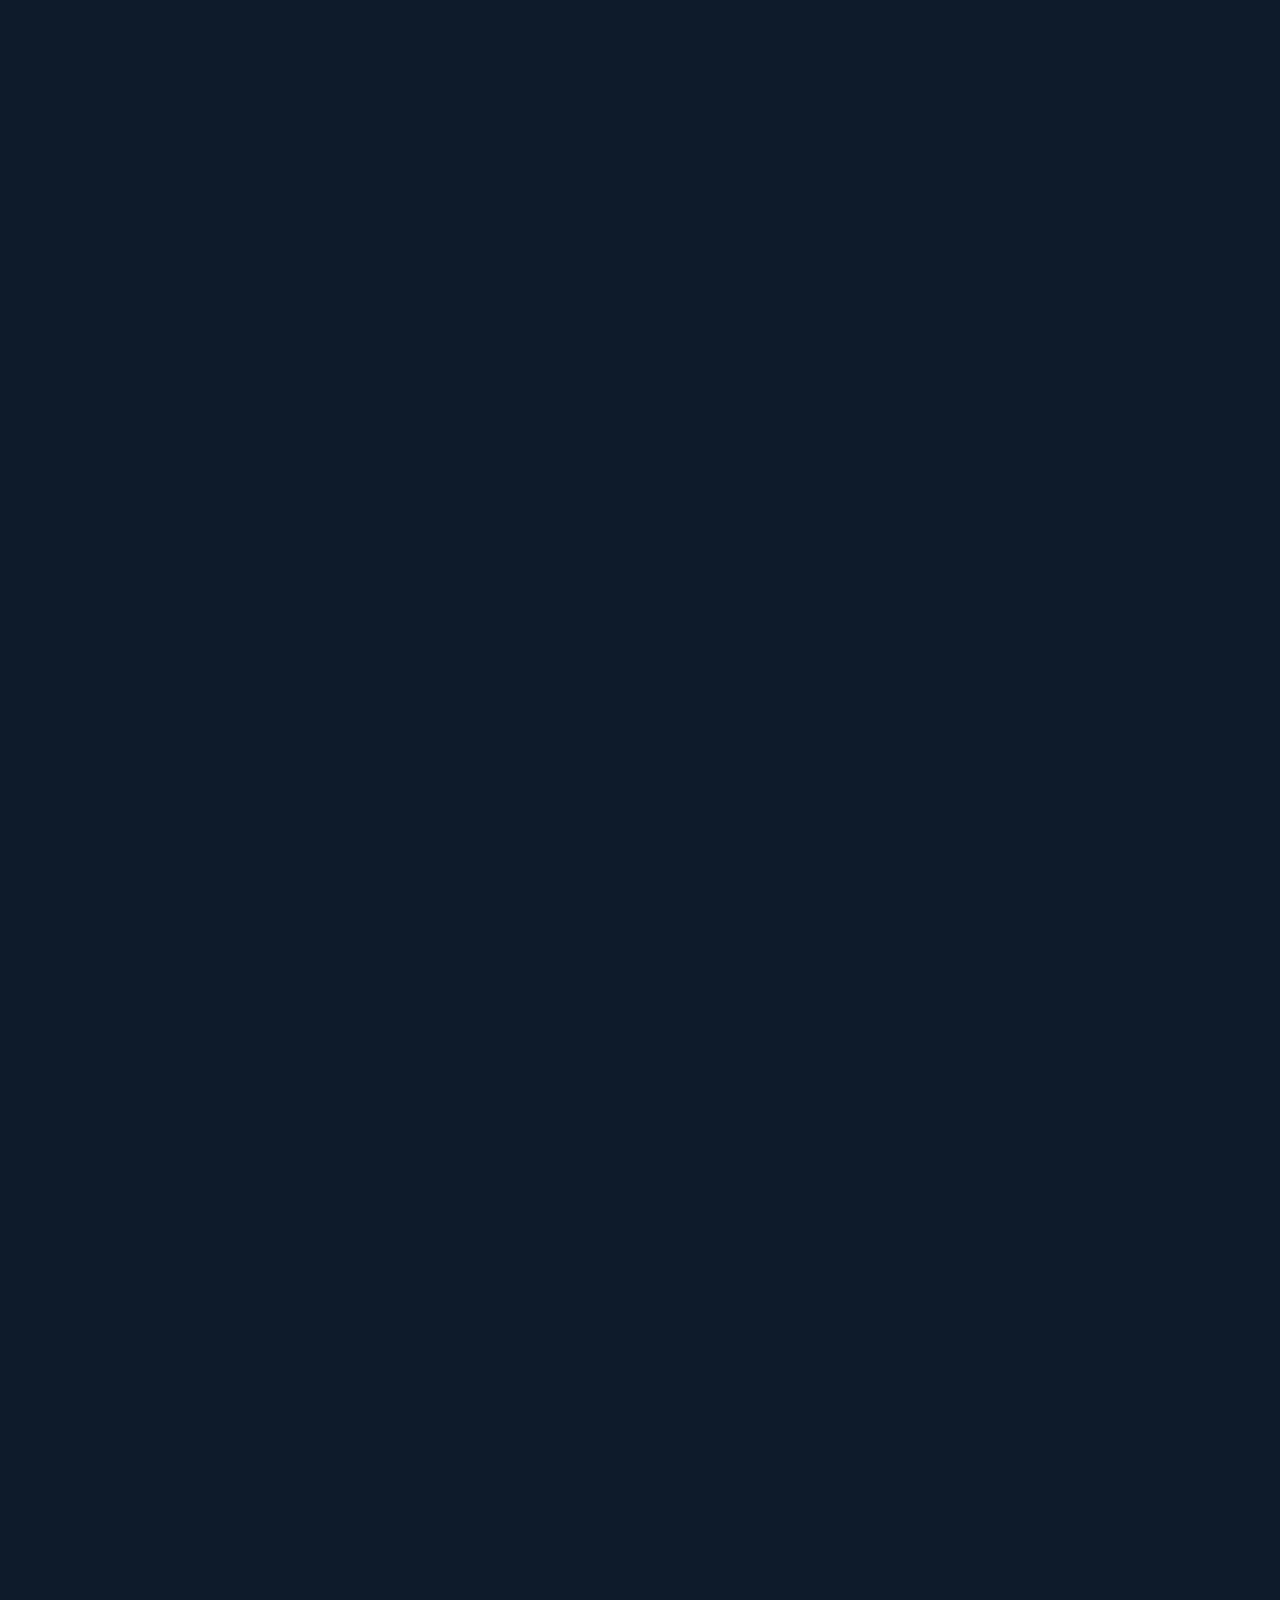
==== index.html @ cdd35a98 "Add files via upload" ====
<!DOCTYPE html>
<html lang="en">
<head>
<meta charset="UTF-8">
<meta name="viewport" content="width=device-width, initial-scale=1.0, viewport-fit=cover">
<title>Mouaz Shabbir – eBay Store Manager</title>
<meta name="description" content="Mouaz Shabbir - eBay Store Growth Expert & Virtual Assistant. Helping UK sellers scale profitably. Also offering courses in eBay, Shopify, Digital Marketing & more.">
<link rel="preconnect" href="https://fonts.googleapis.com">
<link href="https://fonts.googleapis.com/css2?family=Syne:wght@400;600;700;800&family=Plus+Jakarta+Sans:wght@300;400;500;600;700&display=swap" rel="stylesheet">
<style>

  *, *::before, *::after { margin: 0; padding: 0; box-sizing: border-box; }

  :root {
    --navy: #0D1B2A;
    --blue: #1565C0;
    --electric: #2979FF;
    --gold: #FFB300;
    --white: #FFFFFF;
    --off: #F5F7FA;
    --gray: #8899AA;
    --light: #E3ECF7;
  }

  html { scroll-behavior: smooth; }

  body {
    font-family: 'Plus Jakarta Sans', 'Inter', sans-serif;
    background: var(--navy);
    color: var(--white);
    overflow-x: hidden;
    line-height: 1.7;
    -webkit-font-smoothing: antialiased;
  }
  p { line-height: 1.75; }

  /* ── NAV ── */
  nav {
    position: fixed; top: 0; left: 0; right: 0; z-index: 100;
    display: flex; justify-content: space-between; align-items: center;
    padding: 1.2rem 5%;
    background: rgba(13,27,42,0.85);
    backdrop-filter: blur(12px);
    border-bottom: 1px solid rgba(41,121,255,0.15);
  }
  .logo { font-family: 'Syne', sans-serif; font-weight: 800; font-size: 1.4rem; letter-spacing: -0.5px; }
  .logo span { color: var(--electric); }
  .nav-links { display: flex; gap: 2rem; list-style: none; }
  .nav-links a { color: var(--gray); text-decoration: none; font-size: 0.9rem; font-weight: 500; transition: color 0.3s; }
  .nav-links a:hover { color: var(--white); }
  .nav-links a.active-link { color: var(--electric); }

  .nav-toggle {
    display: none;
    flex-direction: column;
    gap: 5px;
    background: none; border: none; cursor: pointer;
    padding: 6px; z-index: 210;
  }
  .nav-toggle span {
    width: 24px; height: 2px; background: var(--white);
    border-radius: 2px; transition: all 0.3s ease;
  }
  .nav-toggle.active span:nth-child(1) { transform: translateY(7px) rotate(45deg); }
  .nav-toggle.active span:nth-child(2) { opacity: 0; }
  .nav-toggle.active span:nth-child(3) { transform: translateY(-7px) rotate(-45deg); }
  .nav-cta {
    background: var(--electric); color: var(--white); border: none;
    padding: 0.55rem 1.4rem; border-radius: 50px; font-weight: 600;
    font-size: 0.88rem; cursor: pointer; transition: all 0.3s;
    text-decoration: none;
  }
  .nav-cta:hover { background: #1565C0; transform: translateY(-1px); }

  /* ── HERO ── */
  .hero {
    min-height: 100vh;
    display: flex; align-items: center;
    padding: 6rem 5% 4rem;
    position: relative;
    overflow: hidden;
  }
  .hero-bg {
    position: absolute; inset: 0;
    background: radial-gradient(ellipse 70% 60% at 70% 50%, rgba(41,121,255,0.12) 0%, transparent 70%),
                radial-gradient(ellipse 40% 40% at 20% 80%, rgba(255,179,0,0.06) 0%, transparent 60%);
  }
  .hero-grid {
    position: absolute; inset: 0; opacity: 0.04;
    background-image: linear-gradient(var(--electric) 1px, transparent 1px),
                      linear-gradient(90deg, var(--electric) 1px, transparent 1px);
    background-size: 60px 60px;
  }
  .hero-inner {
    position: relative; z-index: 2;
    display: grid; grid-template-columns: 1fr 420px;
    gap: 4rem; align-items: center; width: 100%; max-width: 1200px; margin: 0 auto;
  }
  .hero-tag {
    display: inline-flex; align-items: center; gap: 0.5rem;
    background: rgba(41,121,255,0.12); border: 1px solid rgba(41,121,255,0.3);
    padding: 0.4rem 1rem; border-radius: 50px; margin-bottom: 1.5rem;
    font-size: 0.8rem; font-weight: 600; color: var(--electric); letter-spacing: 1px;
    text-transform: uppercase;
  }
  .hero-tag::before { content: ''; width: 6px; height: 6px; background: var(--electric); border-radius: 50%; animation: pulse 2s infinite; }
  @keyframes pulse { 0%,100%{opacity:1;transform:scale(1);} 50%{opacity:0.4;transform:scale(1.4);} }

  .hero h1 {
    font-family: 'Syne', sans-serif; font-weight: 800;
    font-size: clamp(2.8rem, 5vw, 4.2rem); line-height: 1.08;
    letter-spacing: -2px; margin-bottom: 1.2rem;
  }
  .hero h1 .highlight {
    background: linear-gradient(135deg, var(--electric), var(--gold));
    -webkit-background-clip: text; -webkit-text-fill-color: transparent;
    background-clip: text;
  }
  .hero-desc {
    font-size: 1.05rem; line-height: 1.7; color: #9EB3CC;
    max-width: 520px; margin-bottom: 2.5rem;
  }
  .hero-btns { display: flex; gap: 1rem; flex-wrap: wrap; }
  .btn-primary {
    background: var(--electric); color: var(--white); text-decoration: none;
    padding: 0.85rem 2rem; border-radius: 50px; font-weight: 600;
    font-size: 0.95rem; transition: all 0.3s; display: inline-flex; align-items: center; gap: 0.5rem;
  }
  .btn-primary:hover { background: #1565C0; transform: translateY(-2px); box-shadow: 0 8px 24px rgba(41,121,255,0.35); }
  .btn-secondary {
    background: transparent; color: var(--white); text-decoration: none;
    padding: 0.85rem 2rem; border-radius: 50px; font-weight: 600;
    font-size: 0.95rem; border: 1px solid rgba(255,255,255,0.2); transition: all 0.3s;
    display: inline-flex; align-items: center; gap: 0.5rem;
  }
  .btn-secondary:hover { border-color: var(--electric); color: var(--electric); }

  /* PHOTO CARD */
  .photo-card {
    position: relative;
    animation: floatUp 0.8s ease-out both;
  }
  @keyframes floatUp { from{opacity:0;transform:translateY(30px);} to{opacity:1;transform:translateY(0);} }
  .photo-ring {
    width: 380px; height: 380px; border-radius: 50%;
    background: linear-gradient(135deg, var(--electric), var(--gold));
    padding: 4px; margin: 0 auto;
    box-shadow: 0 0 60px rgba(41,121,255,0.3);
    animation: rotate 8s linear infinite;
  }
  @keyframes rotate { from{box-shadow:0 0 60px rgba(41,121,255,0.3);} 50%{box-shadow:0 0 80px rgba(255,179,0,0.3);} to{box-shadow:0 0 60px rgba(41,121,255,0.3);} }
  .photo-inner {
    width: 100%; height: 100%; border-radius: 50%;
    overflow: hidden; background: var(--navy);
  }
  .photo-inner img { width: 100%; height: 100%; object-fit: cover; object-position: top; }

  .badge {
    position: absolute;
    background: var(--navy); border: 1px solid rgba(41,121,255,0.3);
    border-radius: 12px; padding: 0.6rem 1rem;
    display: flex; align-items: center; gap: 0.5rem;
    font-size: 0.78rem; font-weight: 600; white-space: nowrap;
    box-shadow: 0 4px 20px rgba(0,0,0,0.3);
    animation: floatBadge 3s ease-in-out infinite;
  }
  @keyframes floatBadge { 0%,100%{transform:translateY(0);} 50%{transform:translateY(-6px);} }
  .badge-1 { top: 10%; right: -20px; animation-delay: 0s; }
  .badge-2 { bottom: 18%; left: -30px; animation-delay: 1.5s; }
  .badge .dot { width: 8px; height: 8px; border-radius: 50%; background: #00E676; }
  .badge .num { color: var(--electric); font-size: 1rem; }

  /* ── STATS ── */
  .stats-section {
    padding: 5rem 5%;
    background: rgba(255,255,255,0.02);
    border-top: 1px solid rgba(255,255,255,0.06);
    border-bottom: 1px solid rgba(255,255,255,0.06);
  }
  .stats-inner { max-width: 1100px; margin: 0 auto; display: grid; grid-template-columns: repeat(4,1fr); gap: 2rem; }
  .stat-card {
    text-align: center; padding: 2rem 1rem;
    border: 1px solid rgba(41,121,255,0.15); border-radius: 16px;
    background: rgba(41,121,255,0.04);
    transition: all 0.3s;
    opacity: 0; transform: translateY(20px);
  }
  .stat-card.visible { opacity: 1; transform: translateY(0); transition: all 0.5s ease; }
  .stat-card:hover { border-color: var(--electric); background: rgba(41,121,255,0.08); transform: translateY(-4px); }
  .stat-num {
    font-family: 'Syne', sans-serif; font-size: 2.8rem; font-weight: 800;
    background: linear-gradient(135deg, var(--electric), var(--gold));
    -webkit-background-clip: text; -webkit-text-fill-color: transparent; background-clip: text;
    display: block; margin-bottom: 0.4rem;
  }
  .stat-label { color: var(--gray); font-size: 0.85rem; font-weight: 500; }

  /* ── SERVICES ── */
  .section { padding: 6rem 5%; max-width: 1200px; margin: 0 auto; }
  .section-tag {
    display: inline-block; font-size: 0.75rem; font-weight: 700;
    letter-spacing: 2px; text-transform: uppercase; color: var(--electric);
    margin-bottom: 1rem;
  }
  .section-title {
    font-family: 'Syne', sans-serif; font-weight: 800;
    font-size: clamp(2rem, 4vw, 3rem); line-height: 1.1;
    letter-spacing: -1px; margin-bottom: 3.5rem;
  }
  .section-title span { color: var(--electric); }

  .services-grid { display: grid; grid-template-columns: repeat(3,1fr); gap: 1.5rem; }
  .service-card {
    background: rgba(255,255,255,0.03); border: 1px solid rgba(255,255,255,0.08);
    border-radius: 20px; padding: 2rem;
    transition: all 0.35s; cursor: default;
    opacity: 0; transform: translateY(30px);
  }
  .service-card.visible { opacity: 1; transform: translateY(0); }
  .service-card:hover { border-color: var(--electric); background: rgba(41,121,255,0.06); transform: translateY(-6px); }
  .service-icon {
    width: 52px; height: 52px; border-radius: 14px;
    background: linear-gradient(135deg, rgba(41,121,255,0.2), rgba(255,179,0,0.1));
    display: flex; align-items: center; justify-content: center;
    font-size: 1.6rem; margin-bottom: 1.2rem;
  }
  .service-card h3 { font-family: 'Syne', sans-serif; font-size: 1.1rem; font-weight: 700; margin-bottom: 0.7rem; }
  .service-card p { color: var(--gray); font-size: 0.88rem; line-height: 1.65; }

  /* ── EXPERIENCE ── */
  .exp-section { padding: 6rem 5%; background: rgba(255,255,255,0.015); }
  .exp-inner { max-width: 1100px; margin: 0 auto; }
  .timeline { position: relative; padding-left: 2rem; }
  .timeline::before {
    content: ''; position: absolute; left: 0; top: 0; bottom: 0; width: 2px;
    background: linear-gradient(to bottom, var(--electric), var(--gold), transparent);
  }
  .timeline-item {
    position: relative; margin-bottom: 3rem; padding-left: 2rem;
    opacity: 0; transform: translateX(-20px);
  }
  .timeline-item.visible { opacity: 1; transform: translateX(0); transition: all 0.5s ease; }
  .timeline-dot {
    position: absolute; left: -2.45rem; top: 0.4rem;
    width: 14px; height: 14px; border-radius: 50%;
    background: var(--electric); border: 3px solid var(--navy);
    box-shadow: 0 0 0 3px rgba(41,121,255,0.3);
  }
  .timeline-period {
    font-size: 0.78rem; font-weight: 600; color: var(--electric);
    letter-spacing: 1px; text-transform: uppercase; margin-bottom: 0.4rem;
  }
  .timeline-title { font-family: 'Syne', sans-serif; font-size: 1.3rem; font-weight: 700; margin-bottom: 0.3rem; }
  .timeline-co { color: var(--gold); font-size: 0.9rem; font-weight: 600; margin-bottom: 0.8rem; }
  .timeline-list { list-style: none; }
  .timeline-list li {
    color: var(--gray); font-size: 0.88rem; line-height: 1.6; padding: 0.25rem 0;
    padding-left: 1.2rem; position: relative;
  }
  .timeline-list li::before { content: '▸'; position: absolute; left: 0; color: var(--electric); }

  /* ── RESULTS ── */
  .results-section { padding: 6rem 5%; }
  .results-inner { max-width: 1100px; margin: 0 auto; }
  .results-grid { display: grid; grid-template-columns: repeat(2,1fr); gap: 1.5rem; margin-top: 3rem; }
  .result-card {
    background: linear-gradient(135deg, rgba(41,121,255,0.08), rgba(255,179,0,0.04));
    border: 1px solid rgba(41,121,255,0.2); border-radius: 20px; padding: 2rem;
    transition: all 0.3s; opacity: 0; transform: scale(0.95);
  }
  .result-card.visible { opacity: 1; transform: scale(1); transition: all 0.5s ease; }
  .result-card:hover { border-color: var(--gold); transform: translateY(-4px); }
  .result-client { font-size: 0.75rem; font-weight: 700; letter-spacing: 1.5px; text-transform: uppercase; color: var(--gold); margin-bottom: 1rem; }
  .result-metric {
    font-family: 'Syne', sans-serif; font-size: 2.6rem; font-weight: 800;
    background: linear-gradient(135deg, var(--white), var(--electric));
    -webkit-background-clip: text; -webkit-text-fill-color: transparent; background-clip: text;
    margin-bottom: 0.3rem;
  }
  .result-desc { color: var(--gray); font-size: 0.88rem; line-height: 1.6; }
  .result-tags { display: flex; flex-wrap: wrap; gap: 0.5rem; margin-top: 1.2rem; }
  .tag {
    background: rgba(41,121,255,0.12); border: 1px solid rgba(41,121,255,0.2);
    color: var(--electric); font-size: 0.72rem; font-weight: 600;
    padding: 0.25rem 0.75rem; border-radius: 50px;
  }

  /* ── SKILLS ── */
  .skills-section { padding: 6rem 5%; background: rgba(255,255,255,0.015); }
  .skills-inner { max-width: 1100px; margin: 0 auto; }
  .skills-grid { display: grid; grid-template-columns: repeat(3,1fr); gap: 2rem; margin-top: 3rem; }
  .skill-group h4 { font-family: 'Syne', sans-serif; font-size: 1rem; font-weight: 700; color: var(--electric); margin-bottom: 1.2rem; padding-bottom: 0.6rem; border-bottom: 1px solid rgba(41,121,255,0.2); }
  .skill-item { display: flex; align-items: center; gap: 0.6rem; margin-bottom: 0.8rem; }
  .skill-item::before { content: '✓'; color: var(--electric); font-weight: 700; font-size: 0.85rem; }
  .skill-item span { color: #9EB3CC; font-size: 0.88rem; }

  /* ── CONTACT ── */
  .contact-section {
    padding: 7rem 5%;
    background: linear-gradient(135deg, rgba(41,121,255,0.06), rgba(255,179,0,0.03));
    border-top: 1px solid rgba(255,255,255,0.06);
    text-align: center;
  }
  .contact-section .section-title { margin-bottom: 1rem; }
  .contact-section p { color: var(--gray); font-size: 1rem; margin-bottom: 2.5rem; max-width: 480px; margin-left: auto; margin-right: auto; }
  .contact-links { display: flex; justify-content: center; gap: 1rem; flex-wrap: wrap; }
  .contact-link {
    display: inline-flex; align-items: center; gap: 0.6rem;
    background: rgba(255,255,255,0.05); border: 1px solid rgba(255,255,255,0.12);
    color: var(--white); text-decoration: none; padding: 0.8rem 1.5rem;
    border-radius: 12px; font-size: 0.9rem; font-weight: 500; transition: all 0.3s;
  }
  .contact-link:hover { border-color: var(--electric); background: rgba(41,121,255,0.1); transform: translateY(-2px); }

  /* ── FOOTER ── */
  footer {
    text-align: center; padding: 2rem 5%;
    border-top: 1px solid rgba(255,255,255,0.06);
    color: var(--gray); font-size: 0.82rem;
  }

  /* ── ANIMATIONS ── */
  @media (prefers-reduced-motion: reduce) { *, *::before, *::after { animation: none !important; transition: none !important; } }

  @media (max-width: 900px) {
    .hero-inner { grid-template-columns: 1fr; text-align: center; }
    .photo-ring { width: 280px; height: 280px; }
    .photo-card { order: -1; }
    .services-grid, .skills-grid { grid-template-columns: 1fr 1fr; }
    .stats-inner { grid-template-columns: repeat(2,1fr); }
    .results-grid { grid-template-columns: 1fr; }
    .badge-1, .badge-2 { display: none; }
  }
  @media (max-width: 780px) {
    .nav-toggle { display: flex; }
    .nav-links {
      position: fixed; top: 0; right: 0;
      height: 100vh; width: min(78vw, 320px);
      background: linear-gradient(160deg, #0D1B2A 0%, #0A1420 100%);
      flex-direction: column; justify-content: center; align-items: flex-start;
      gap: 1.8rem; padding: 6rem 2.2rem;
      transform: translateX(100%);
      transition: transform 0.4s cubic-bezier(.4,0,.2,1);
      box-shadow: -10px 0 40px rgba(0,0,0,0.4);
      border-left: 1px solid rgba(41,121,255,0.2);
    }
    .nav-links.active { transform: translateX(0); }
    .nav-links a { font-size: 1.05rem; }
    .nav-cta { display: none; }
    .nav-links .nav-cta-mobile {
      display: inline-flex; margin-top: 0.5rem;
      background: var(--electric); color: var(--white);
      padding: 0.7rem 1.5rem; border-radius: 50px;
      text-decoration: none; font-weight: 600; font-size: 0.9rem;
    }
  }
  .nav-overlay {
    display: none; position: fixed; inset: 0; background: rgba(0,0,0,0.5);
    z-index: 150; backdrop-filter: blur(2px);
  }
  .nav-overlay.active { display: block; }

  @media (max-width: 600px) {
    .services-grid, .skills-grid { grid-template-columns: 1fr; }
    .stats-inner { grid-template-columns: 1fr 1fr; }
  }

  /* ── PAGE TRANSITION ── */
  body {
    opacity: 0;
    transform: translateY(6px);
    transition: opacity 0.45s ease, transform 0.45s ease;
  }
  body.page-loaded { opacity: 1; transform: translateY(0); }
  body.page-leaving { opacity: 0; transform: translateY(-6px); }

/* ── PRELOADER ── */
#preloader {
  position: fixed; inset: 0; z-index: 9999;
  background: var(--navy);
  display: flex; flex-direction: column; align-items: center; justify-content: center;
  gap: 1.4rem;
  transition: opacity 0.6s ease, visibility 0.6s ease;
}
#preloader.hide { opacity: 0; visibility: hidden; pointer-events: none; }
.preloader-photo {
  width: 96px; height: 96px; border-radius: 50%;
  overflow: hidden; position: relative;
  border: 3px solid transparent;
  background: linear-gradient(var(--navy), var(--navy)) padding-box,
              conic-gradient(var(--electric), var(--gold), var(--electric)) border-box;
  animation: spinRing 1.4s linear infinite;
}
.preloader-photo img { width: 100%; height: 100%; object-fit: cover; object-position: top; }
@keyframes spinRing { to { transform: rotate(360deg); } }
.preloader-text {
  font-family: 'Syne', sans-serif; font-weight: 700; font-size: 0.95rem;
  color: var(--gray); letter-spacing: 1px;
}
.preloader-text span { color: var(--electric); }
.preloader-bar {
  width: 160px; height: 3px; border-radius: 3px;
  background: rgba(255,255,255,0.08); overflow: hidden;
}
.preloader-bar::after {
  content: ''; display: block; height: 100%; width: 40%;
  background: linear-gradient(90deg, var(--electric), var(--gold));
  border-radius: 3px;
  animation: barSlide 1.1s ease-in-out infinite;
}
@keyframes barSlide {
  0% { transform: translateX(-100%); }
  50% { transform: translateX(120%); }
  100% { transform: translateX(-100%); }
}

/* ── WHATSAPP FLOAT BUTTON ── */
.whatsapp-float {
  position: fixed; bottom: 22px; right: 22px; z-index: 190;
  width: 58px; height: 58px; border-radius: 50%;
  background: #25D366; display: flex; align-items: center; justify-content: center;
  box-shadow: 0 6px 22px rgba(37,211,102,0.45);
  text-decoration: none;
  animation: waPulse 2.4s ease-in-out infinite;
}
.whatsapp-float svg { width: 30px; height: 30px; }
.whatsapp-float:hover { transform: scale(1.08); }
@keyframes waPulse {
  0%,100% { box-shadow: 0 6px 22px rgba(37,211,102,0.45); }
  50% { box-shadow: 0 6px 30px rgba(37,211,102,0.75), 0 0 0 8px rgba(37,211,102,0.12); }
}
@media (max-width: 600px) {
  .whatsapp-float { bottom: 16px; right: 16px; width: 52px; height: 52px; }
  .whatsapp-float svg { width: 26px; height: 26px; }
}

/* ── FOOTER links (whatsapp/email) ── */
footer { padding: 2.6rem 5% 2rem; }
.footer-links {
  display: flex; justify-content: center; gap: 1.4rem; flex-wrap: wrap;
  margin-bottom: 1rem;
}
.footer-links a {
  color: var(--gray); text-decoration: none; font-size: 0.85rem;
  display: inline-flex; align-items: center; gap: 0.4rem;
  transition: color 0.25s;
}
.footer-links a:hover { color: var(--electric); }

/* ── WHY CHOOSE / TRUST SECTION ── */
.trust-section { padding: 5rem 5%; background: rgba(255,255,255,0.015); }
.trust-inner { max-width: 1100px; margin: 0 auto; }
.trust-grid { display: grid; grid-template-columns: repeat(4,1fr); gap: 1.5rem; margin-top: 3rem; }
.trust-card {
  text-align: center; padding: 1.8rem 1.2rem;
  border: 1px solid rgba(255,255,255,0.08); border-radius: 18px;
  background: rgba(255,255,255,0.02);
  transition: all 0.3s;
  opacity: 0; transform: translateY(20px);
}
.trust-card.visible { opacity: 1; transform: translateY(0); transition: all 0.5s ease; }
.trust-card:hover { border-color: var(--gold); transform: translateY(-4px); }
.trust-icon { font-size: 1.8rem; margin-bottom: 0.8rem; }
.trust-card h4 { font-family:'Syne',sans-serif; font-size: 1rem; margin-bottom: 0.4rem; }
.trust-card p { color: var(--gray); font-size: 0.82rem; }

@media (max-width: 900px) { .trust-grid { grid-template-columns: 1fr 1fr; } }
@media (max-width: 600px) { .trust-grid { grid-template-columns: 1fr; } }

/* ══════════ COURSES PAGE ══════════ */
.courses-hero {
  padding: 8.5rem 5% 3rem; text-align: center; position: relative; overflow: hidden;
}
.courses-hero::before {
  content:''; position:absolute; inset:0;
  background: radial-gradient(ellipse 60% 50% at 50% 0%, rgba(41,121,255,0.15) 0%, transparent 70%);
}
.courses-hero-inner { position: relative; z-index: 2; max-width: 780px; margin: 0 auto; }
.courses-hero h1 {
  font-family:'Syne',sans-serif; font-weight: 800;
  font-size: clamp(2.2rem, 4.5vw, 3.4rem); line-height: 1.15; letter-spacing: -1px;
  margin-bottom: 1rem;
}
.courses-hero p { color: #9EB3CC; font-size: 1.05rem; max-width: 600px; margin: 0 auto; }

.courses-grid {
  display: grid; grid-template-columns: repeat(3, 1fr); gap: 1.6rem;
  max-width: 1200px; margin: 3rem auto 6rem; padding: 0 5%;
}
@media (max-width: 980px) { .courses-grid { grid-template-columns: 1fr 1fr; } }
@media (max-width: 640px) { .courses-grid { grid-template-columns: 1fr; } }

.course-card {
  background: rgba(255,255,255,0.03); border: 1px solid rgba(255,255,255,0.08);
  border-radius: 20px; padding: 1.8rem; position: relative;
  display: flex; flex-direction: column;
  transition: all 0.35s ease;
  opacity: 0; transform: translateY(30px);
}
.course-card.visible { opacity: 1; transform: translateY(0); transition: all 0.6s ease; }
.course-card:hover { border-color: var(--electric); background: rgba(41,121,255,0.06); transform: translateY(-6px); box-shadow: 0 14px 34px rgba(0,0,0,0.35); }
.course-card.selected { border-color: var(--gold); box-shadow: 0 0 0 1px var(--gold), 0 14px 30px rgba(255,179,0,0.12); }

.course-icon {
  width: 54px; height: 54px; border-radius: 14px;
  background: linear-gradient(135deg, rgba(41,121,255,0.22), rgba(255,179,0,0.12));
  display: flex; align-items: center; justify-content: center;
  font-size: 1.7rem; margin-bottom: 1.1rem;
}
.course-card h3 { font-family:'Syne',sans-serif; font-size: 1.12rem; font-weight: 700; margin-bottom: 0.55rem; }
.course-card p { color: var(--gray); font-size: 0.86rem; line-height: 1.65; margin-bottom: 1.1rem; flex-grow: 1; }

.course-tags { display: flex; flex-wrap: wrap; gap: 0.4rem; margin-bottom: 1.2rem; }
.course-tags span {
  background: rgba(41,121,255,0.12); border: 1px solid rgba(41,121,255,0.2);
  color: var(--electric); font-size: 0.68rem; font-weight: 600;
  padding: 0.2rem 0.65rem; border-radius: 50px;
}

.course-actions { display: flex; gap: 0.6rem; margin-top: auto; }
.btn-select {
  flex: 1; background: transparent; color: var(--white);
  border: 1px solid rgba(255,255,255,0.22); border-radius: 50px;
  padding: 0.65rem 0.9rem; font-size: 0.82rem; font-weight: 600;
  cursor: pointer; transition: all 0.25s; display: flex; align-items: center; justify-content: center; gap: 0.4rem;
}
.btn-select:hover { border-color: var(--gold); color: var(--gold); }
.btn-select.selected { background: var(--gold); color: #16202C; border-color: var(--gold); }
.btn-select.selected:hover { color: #16202C; }

.btn-wa-course {
  flex: 1; background: #25D366; color: #fff; border: none; border-radius: 50px;
  padding: 0.65rem 0.9rem; font-size: 0.82rem; font-weight: 600;
  text-decoration: none; display: flex; align-items: center; justify-content: center; gap: 0.4rem;
  transition: all 0.25s;
}
.btn-wa-course:hover { background: #1EBE59; transform: translateY(-2px); }

/* Sticky cart bar */
.cart-bar {
  position: fixed; left: 50%; bottom: 20px; transform: translate(-50%, 140%);
  z-index: 180; display: flex; align-items: center; gap: 1rem;
  background: rgba(13,27,42,0.95); border: 1px solid rgba(41,121,255,0.3);
  backdrop-filter: blur(14px);
  padding: 0.9rem 1.4rem; border-radius: 60px;
  box-shadow: 0 12px 34px rgba(0,0,0,0.45);
  transition: transform 0.4s cubic-bezier(.4,0,.2,1);
  max-width: 94vw;
}
.cart-bar.show { transform: translate(-50%, 0); }
.cart-bar-count {
  background: var(--electric); color: #fff; font-weight: 700; font-size: 0.8rem;
  width: 26px; height: 26px; border-radius: 50%;
  display: flex; align-items: center; justify-content: center; flex-shrink: 0;
}
.cart-bar-label { font-size: 0.85rem; color: var(--gray); white-space: nowrap; }
.cart-bar-label strong { color: var(--white); }
.cart-bar-send {
  background: #25D366; color: #fff; border: none; border-radius: 50px;
  padding: 0.6rem 1.2rem; font-weight: 600; font-size: 0.85rem;
  display: flex; align-items: center; gap: 0.5rem; cursor: pointer;
  text-decoration: none; white-space: nowrap;
}
.cart-bar-send:hover { background: #1EBE59; }
.cart-bar-clear {
  background: none; border: none; color: var(--gray); cursor: pointer;
  font-size: 1.1rem; line-height: 1; padding: 0.2rem;
}
.cart-bar-clear:hover { color: var(--white); }
@media (max-width: 600px) {
  .cart-bar { flex-wrap: wrap; justify-content: center; padding: 0.8rem 1.1rem; gap: 0.6rem; }
  .cart-bar-label { width: 100%; text-align: center; }
}

/* Courses CTA banner */
.courses-cta-banner {
  max-width: 1000px; margin: 0 auto 5rem; padding: 2.6rem 2rem;
  text-align: center; border-radius: 24px;
  background: linear-gradient(135deg, rgba(41,121,255,0.1), rgba(255,179,0,0.05));
  border: 1px solid rgba(41,121,255,0.2);
}
.courses-cta-banner h3 { font-family:'Syne',sans-serif; font-size: 1.4rem; margin-bottom: 0.6rem; }
.courses-cta-banner p { color: var(--gray); font-size: 0.9rem; margin-bottom: 1.4rem; }

/* ══════════ COURSE CARD PRICE + BADGES (courses.html) ══════════ */
.course-card { position: relative; }
.course-badge {
  position: absolute; top: -10px; right: 16px;
  background: linear-gradient(135deg, var(--gold), #FFD666);
  color: #16202C; font-size: 0.68rem; font-weight: 800;
  padding: 0.32rem 0.85rem; border-radius: 50px;
  box-shadow: 0 4px 12px rgba(255,179,0,0.35);
  letter-spacing: 0.3px;
}
.course-badge.premium { background: linear-gradient(135deg,#FF6B6B,#FFB300); }
.course-badge.soon { background: rgba(255,255,255,0.12); color: var(--gray); box-shadow:none; border:1px solid rgba(255,255,255,0.2); }

.course-price-row { display: flex; align-items: baseline; gap: 0.6rem; margin-bottom: 0.3rem; }
.price-old { color: var(--gray); text-decoration: line-through; font-size: 0.85rem; }
.price-new { color: var(--gold); font-size: 1.3rem; font-weight: 800; font-family:'Syne',sans-serif; }
.price-save { color: #6FCF97; font-size: 0.7rem; font-weight: 700; background: rgba(111,207,151,0.12); padding: 0.15rem 0.5rem; border-radius: 50px; }
.course-duration { color: var(--gray); font-size: 0.78rem; margin-bottom: 1rem; display:flex; align-items:center; gap:0.35rem; }

.course-actions-3 { display: flex; gap: 0.5rem; margin-top: auto; }
.btn-view-roadmap {
  flex: 1; background: var(--electric); color: #fff; border: none; border-radius: 50px;
  padding: 0.65rem 0.7rem; font-size: 0.8rem; font-weight: 700; text-decoration: none;
  display: flex; align-items: center; justify-content: center; gap: 0.35rem; transition: all 0.25s;
}
.btn-view-roadmap:hover { background: #1565C0; transform: translateY(-2px); }
.btn-icon-only {
  width: 42px; height: 42px; flex-shrink: 0; border-radius: 50%;
  display: flex; align-items: center; justify-content: center;
  border: 1px solid rgba(255,255,255,0.2); background: transparent; color: var(--white);
  cursor: pointer; font-size: 0.95rem; transition: all 0.25s; text-decoration: none;
}
.btn-icon-only:hover { border-color: var(--gold); color: var(--gold); }
.btn-icon-only.selected { background: var(--gold); color: #16202C; border-color: var(--gold); }
.btn-icon-only.wa { border-color: rgba(37,211,102,0.4); color: #25D366; }
.btn-icon-only.wa:hover { background: #25D366; color: #fff; }

.course-card.coming-soon { opacity: 0.75; }
.course-card.coming-soon .course-icon { filter: grayscale(0.4); }
.btn-notify {
  width: 100%; background: rgba(37,211,102,0.12); border: 1px solid rgba(37,211,102,0.4);
  color: #25D366; border-radius: 50px; padding: 0.65rem; font-size: 0.82rem; font-weight: 700;
  text-decoration: none; display: flex; align-items: center; justify-content: center; gap: 0.4rem;
}
.btn-notify:hover { background: #25D366; color: #fff; }

/* ══════════ COURSE DETAIL PAGE ══════════ */
.detail-hero {
  padding: 8rem 5% 2rem; position: relative; overflow: hidden;
}
.detail-hero::before {
  content:''; position:absolute; inset:0;
  background: radial-gradient(ellipse 60% 50% at 50% 0%, rgba(41,121,255,0.15) 0%, transparent 70%);
}
.detail-breadcrumb { position: relative; z-index:2; font-size: 0.82rem; color: var(--gray); margin-bottom: 1.4rem; }
.detail-breadcrumb a { color: var(--electric); text-decoration: none; }
.detail-hero-grid {
  position: relative; z-index: 2; max-width: 1150px; margin: 0 auto;
  display: grid; grid-template-columns: 1.5fr 1fr; gap: 2.5rem; align-items: start;
}
@media (max-width: 900px) { .detail-hero-grid { grid-template-columns: 1fr; } }

.detail-icon-big {
  width: 68px; height: 68px; border-radius: 18px;
  background: linear-gradient(135deg, rgba(41,121,255,0.22), rgba(255,179,0,0.14));
  display: flex; align-items: center; justify-content: center;
  font-size: 2.1rem; margin-bottom: 1.4rem;
}
.detail-hero h1 {
  font-family:'Syne',sans-serif; font-weight: 800;
  font-size: clamp(1.9rem, 3.6vw, 2.7rem); line-height: 1.15; margin-bottom: 1rem;
}
.detail-hero > .detail-hero-grid > div:first-child p.detail-lead { color: #9EB3CC; font-size: 1.02rem; line-height: 1.75; margin-bottom: 1.6rem; max-width: 560px; }
.detail-meta-row { display: flex; flex-wrap: wrap; gap: 0.8rem; margin-bottom: 1rem; }
.detail-meta-pill {
  background: rgba(255,255,255,0.05); border: 1px solid rgba(255,255,255,0.1);
  border-radius: 50px; padding: 0.5rem 1rem; font-size: 0.8rem; color: var(--white);
  display: flex; align-items: center; gap: 0.4rem;
}

.price-card {
  background: rgba(255,255,255,0.03); border: 1px solid rgba(41,121,255,0.25);
  border-radius: 22px; padding: 1.8rem; position: sticky; top: 100px;
}
.price-card .course-price-row { align-items: baseline; margin-bottom: 0.4rem; }
.price-card .price-new { font-size: 2rem; }
.price-card-duration { color: var(--gray); font-size: 0.85rem; margin: 0.6rem 0 1.3rem; padding-bottom: 1.2rem; border-bottom: 1px solid rgba(255,255,255,0.08); }
.price-card-duration div { display:flex; justify-content: space-between; margin-bottom: 0.55rem; }
.price-card-duration span:first-child { color: var(--gray); }
.price-card-duration span:last-child { color: var(--white); font-weight: 600; }
.price-card .btn-primary, .price-card .btn-wa-full {
  width: 100%; justify-content: center; text-align:center; margin-bottom: 0.7rem;
}
.btn-wa-full {
  display:flex; align-items:center; justify-content:center; gap:0.5rem;
  background:#25D366; color:#fff; border:none; border-radius:50px;
  padding: 0.85rem; font-weight:700; font-size:0.92rem; text-decoration:none; width:100%;
}
.btn-wa-full:hover { background:#1EBE59; }
.price-card-note { font-size: 0.75rem; color: var(--gray); text-align: center; }

/* Roadmap timeline */
.roadmap-section { padding: 2rem 5% 4rem; max-width: 900px; margin: 0 auto; }
.roadmap-section .section-tag { display:block; margin-bottom: 0.6rem; }
.roadmap-section > h2 { margin-bottom: 2.4rem; }
.roadmap-stage {
  display: grid; grid-template-columns: 60px 1fr; gap: 1.4rem;
  margin-bottom: 2.2rem; position: relative;
  opacity: 0; transform: translateY(20px);
}
.roadmap-stage.visible { opacity: 1; transform: translateY(0); transition: all 0.55s ease; }
.roadmap-stage::before {
  content: ''; position: absolute; left: 29px; top: 60px; bottom: -40px; width: 2px;
  background: linear-gradient(to bottom, rgba(41,121,255,0.4), transparent);
}
.roadmap-stage:last-child::before { display: none; }
.roadmap-num {
  width: 60px; height: 60px; border-radius: 50%;
  background: linear-gradient(135deg, rgba(41,121,255,0.2), rgba(255,179,0,0.12));
  border: 1px solid rgba(41,121,255,0.3);
  display: flex; align-items: center; justify-content: center;
  font-size: 1.5rem; flex-shrink: 0;
}
.roadmap-content h3 { font-family:'Syne',sans-serif; font-size: 1.15rem; margin-bottom: 0.3rem; }
.roadmap-content .stage-tag {
  display: inline-block; font-size: 0.68rem; font-weight: 700; letter-spacing: 0.5px;
  color: var(--electric); text-transform: uppercase; margin-bottom: 0.5rem;
}
.roadmap-content ul { list-style: none; padding: 0; margin-top: 0.6rem; }
.roadmap-content ul li {
  color: var(--gray); font-size: 0.88rem; padding-left: 1.3rem; position: relative;
  margin-bottom: 0.5rem; line-height: 1.6;
}
.roadmap-content ul li::before { content: '✓'; position: absolute; left: 0; color: var(--gold); font-weight: 700; }

/* Practical training options */
.practical-section { padding: 1rem 5% 4rem; max-width: 900px; margin: 0 auto; }
.practical-grid { display: grid; grid-template-columns: 1fr 1fr; gap: 1.3rem; margin-top: 1.6rem; }
@media (max-width: 700px) { .practical-grid { grid-template-columns: 1fr; } }
.practical-card {
  background: rgba(255,255,255,0.03); border: 1px solid rgba(255,255,255,0.08);
  border-radius: 18px; padding: 1.6rem;
}
.practical-card .p-icon { font-size: 1.6rem; margin-bottom: 0.7rem; }
.practical-card h4 { font-family:'Syne',sans-serif; font-size: 1rem; margin-bottom: 0.5rem; }
.practical-card p { color: var(--gray); font-size: 0.85rem; line-height: 1.65; }

.premium-strip {
  max-width: 900px; margin: 0 auto 1rem; padding: 1.1rem 1.4rem;
  background: linear-gradient(135deg, rgba(255,107,107,0.1), rgba(255,179,0,0.08));
  border: 1px solid rgba(255,179,0,0.3); border-radius: 16px;
  display: flex; align-items: center; gap: 0.8rem; font-size: 0.85rem; color: #FFD666;
}

.detail-cta {
  max-width: 900px; margin: 0 auto 5rem; padding: 2.4rem 2rem; text-align: center;
  border-radius: 22px; background: rgba(255,255,255,0.03); border: 1px solid rgba(255,255,255,0.08);
}
.detail-cta h3 { font-family:'Syne',sans-serif; font-size: 1.3rem; margin-bottom: 0.5rem; }
.detail-cta p { color: var(--gray); font-size: 0.88rem; margin-bottom: 1.3rem; }

</style>
<link rel="preconnect" href="https://fonts.gstatic.com" crossorigin>
<link href="https://fonts.googleapis.com/css2?family=Manrope:wght@400;500;600;700;800&family=Outfit:wght@500;600;700;800&display=swap" rel="stylesheet">
<link rel="stylesheet" href="assets/css/site-polish.css">
</head>
<body>

<!-- PRELOADER -->
<div id="preloader" aria-label="Loading Mouaz Shabbir website">
  <div class="preloader-photo"><img src="mouaz-photo.png" alt="Mouaz Shabbir" decoding="async"></div>
  <div class="preloader-text">MOUAZ<span>.</span>SHABBIR</div>
  <div class="preloader-bar"></div>
</div>

<!-- NAV -->
<nav>
  <div class="logo">Mouaz<span>.</span></div>
  <ul class="nav-links" id="primaryNav">
    <li><a href="#services">Services</a></li>
    <li><a href="#experience">Experience</a></li>
    <li><a href="#results">Results</a></li>
    <li><a href="courses.html">Courses</a></li>
    <li><a href="ltd-formation.html">LTD Formation</a></li>
    <li><a href="#contact">Contact</a></li>
    <li><a href="https://wa.me/923040834255" target="_blank" class="nav-cta-mobile">💬 WhatsApp Me</a></li>
  </ul>
  <a href="#contact" class="nav-cta">Hire Me</a>
  <button class="nav-toggle" aria-label="Toggle menu" aria-controls="primaryNav" aria-expanded="false"><span></span><span></span><span></span></button>
</nav>
<div class="nav-overlay"></div>

<!-- HERO -->
<section class="hero">
  <div class="hero-bg"></div>
  <div class="hero-grid"></div>
  <div class="hero-inner">
    <div class="hero-text">
      <div class="hero-tag">✦ Available for New Projects</div>
      <h1>eBay Store<br><span class="highlight">Growth Expert</span><br>& VA</h1>
      <p class="hero-desc">
        I help UK-based sellers scale their eBay stores profitably — from product hunting to £17,000/month in revenue. 4+ years of proven results, zero guesswork.
      </p>
      <div class="hero-btns">
        <a href="#results" class="btn-primary">See My Results →</a>
        <a href="#contact" class="btn-secondary">Let's Talk</a>
      </div>
    </div>
    <div class="photo-card">
      <div class="photo-ring">
        <div class="photo-inner">
          <img src="mouaz-photo.png" alt="Mouaz Shabbir" decoding="async">
        </div>
      </div>
      <div class="badge badge-1">
        <div class="dot"></div>
        <span class="num">£150+</span> <span>/day achieved</span>
      </div>
      <div class="badge badge-2">
        <span class="num">40%</span> <span>avg profit margin</span>
      </div>
    </div>
  </div>
</section>

<!-- STATS -->
<section class="stats-section">
  <div class="stats-inner">
    <div class="stat-card">
      <span class="stat-num">£17K</span>
      <span class="stat-label">Peak Monthly Revenue</span>
    </div>
    <div class="stat-card">
      <span class="stat-num">40%</span>
      <span class="stat-label">Average Profit Margin</span>
    </div>
    <div class="stat-card">
      <span class="stat-num">33%</span>
      <span class="stat-label">ROI in First Month</span>
    </div>
    <div class="stat-card">
      <span class="stat-num">4+</span>
      <span class="stat-label">Years eBay Experience</span>
    </div>
  </div>
</section>

<!-- SERVICES -->
<section id="services" style="padding: 6rem 5%;">
  <div class="section" style="padding:0; max-width:1200px; margin:0 auto;">
    <span class="section-tag">What I Do</span>
    <h2 class="section-title">Full-Service eBay <span>Management</span></h2>
    <div class="services-grid">
      <div class="service-card">
        <div class="service-icon">🔍</div>
        <h3>Product Hunting</h3>
        <p>Using Terapeak and competitor research to identify high-demand, low-competition products with minimum £5 profit margin guaranteed.</p>
      </div>
      <div class="service-card">
        <div class="service-icon">📦</div>
        <h3>AliExpress Sourcing</h3>
        <p>Strategic sourcing from AliExpress with white-label product selection, pricing analysis, and reliable supplier management.</p>
      </div>
      <div class="service-card">
        <div class="service-icon">✏️</div>
        <h3>Listing Optimization</h3>
        <p>SEO-optimized titles, bullet points, and descriptions that rank higher in eBay search and convert browsers to buyers.</p>
      </div>
      <div class="service-card">
        <div class="service-icon">📢</div>
        <h3>PPC & Offset Ads</h3>
        <p>Managing promoted listings and offset ads campaigns with proven ROAS of 15+ for maximum visibility and ROI.</p>
      </div>
      <div class="service-card">
        <div class="service-icon">🎧</div>
        <h3>Customer Support</h3>
        <p>Handling all buyer queries, returns, disputes, and eBay policy compliance to maintain top-rated seller status.</p>
      </div>
      <div class="service-card">
        <div class="service-icon">📊</div>
        <h3>P&L Tracking</h3>
        <p>Daily profit and loss spreadsheets, inventory reports, and performance dashboards so you always know your numbers.</p>
      </div>
    </div>
  </div>
</section>

<!-- EXPERIENCE -->
<section id="experience" class="exp-section">
  <div class="exp-inner">
    <span class="section-tag">Work History</span>
    <h2 class="section-title">My <span style="color:var(--electric)">Experience</span></h2>
    <div class="timeline">
      <div class="timeline-item">
        <div class="timeline-dot"></div>
        <div class="timeline-period">June 2025 – Present</div>
        <div class="timeline-title">eBay Store Manager & VA</div>
        <div class="timeline-co">XFLARES LTD — United Kingdom</div>
        <ul class="timeline-list">
          <li>Launched fresh eBay dropshipping store from scratch</li>
          <li>Achieved £150+/day sales within just 3 weeks</li>
          <li>Generated 33% ROI on client investment in first month</li>
          <li>Managing PPC ads with ROAS consistently above 15</li>
          <li>Daily P&L tracking, order management & customer support</li>
        </ul>
      </div>
      <div class="timeline-item">
        <div class="timeline-dot"></div>
        <div class="timeline-period">2023 – 2025 · 1.5+ Years</div>
        <div class="timeline-title">eBay Store Manager</div>
        <div class="timeline-co">SimpleLiving LTD — United Kingdom</div>
        <ul class="timeline-list">
          <li>Scaled monthly revenue from £6,000 to £17,000 peak</li>
          <li>Maintained consistent 40% profit margin throughout</li>
          <li>Terapeak research, competitor analysis & pricing strategy</li>
          <li>Full store management across multiple product categories</li>
        </ul>
      </div>
      <div class="timeline-item">
        <div class="timeline-dot"></div>
        <div class="timeline-period">2024</div>
        <div class="timeline-title">eBay Account Recovery Specialist</div>
        <div class="timeline-co">Private Client — United Kingdom</div>
        <ul class="timeline-list">
          <li>Recovered penalized account with 12.5% transaction defect rate</li>
          <li>Reduced defect rate from 12.5% down to under 4%</li>
          <li>Restored Buy It Now listing privileges via eBay support escalation</li>
          <li>Account now fully operational with positive feedback score</li>
        </ul>
      </div>
    </div>
  </div>
</section>

<!-- RESULTS -->
<section id="results" class="results-section">
  <div class="results-inner">
    <span class="section-tag">Proven Results</span>
    <h2 class="section-title">Numbers That <span style="color:var(--electric)">Speak</span></h2>
    <div class="results-grid">
      <div class="result-card">
        <div class="result-client">⚡ XFLARES LTD · UK</div>
        <div class="result-metric">£150+/day</div>
        <div class="result-desc">Achieved in just 3 weeks from a brand new store with zero feedback. Full setup, sourcing, listing, and ads — all managed by me.</div>
        <div class="result-tags">
          <span class="tag">Fresh Store</span>
          <span class="tag">3 Weeks</span>
          <span class="tag">33% ROI</span>
          <span class="tag">Dropshipping</span>
        </div>
      </div>
      <div class="result-card">
        <div class="result-client">🏠 SimpleLiving LTD · UK</div>
        <div class="result-metric">£17,000/mo</div>
        <div class="result-desc">Peak monthly revenue scaled over 1.5 years of management. Consistently maintained 40% profit margin with smart sourcing and ad strategy.</div>
        <div class="result-tags">
          <span class="tag">1.5 Years</span>
          <span class="tag">40% Margin</span>
          <span class="tag">Multi-Category</span>
        </div>
      </div>
      <div class="result-card">
        <div class="result-client">🔧 Account Recovery · UK</div>
        <div class="result-metric">12.5% → 4%</div>
        <div class="result-desc">Recovered a severely penalized eBay account. Restored Buy It Now privileges, improved feedback score, and brought the store back to full operation.</div>
        <div class="result-tags">
          <span class="tag">Account Recovery</span>
          <span class="tag">Policy Compliance</span>
          <span class="tag">eBay Support</span>
        </div>
      </div>
      <div class="result-card">
        <div class="result-client">📈 Ads Performance · XFLARES</div>
        <div class="result-metric">ROAS 15.11</div>
        <div class="result-desc">Managed promoted listings and offset ads campaigns delivering £1,006+ in ad-driven sales with only £66 in ad spend across 31 days.</div>
        <div class="result-tags">
          <span class="tag">PPC Ads</span>
          <span class="tag">Offset Ads</span>
          <span class="tag">21% Conv. Rate</span>
        </div>
      </div>
    </div>
  </div>
</section>

<!-- SKILLS -->
<section class="skills-section">
  <div class="skills-inner">
    <span class="section-tag">Expertise</span>
    <h2 class="section-title">Skills & <span style="color:var(--electric)">Tools</span></h2>
    <div class="skills-grid">
      <div class="skill-group">
        <h4>eBay & eCommerce</h4>
        <div class="skill-item"><span>Product Hunting & Research</span></div>
        <div class="skill-item"><span>AliExpress Dropshipping</span></div>
        <div class="skill-item"><span>SEO Listing Optimization</span></div>
        <div class="skill-item"><span>eBay PPC & Offset Ads</span></div>
        <div class="skill-item"><span>Terapeak Research</span></div>
        <div class="skill-item"><span>Account Recovery</span></div>
        <div class="skill-item"><span>Store Setup & Management</span></div>
      </div>
      <div class="skill-group">
        <h4>Operations</h4>
        <div class="skill-item"><span>Order Management</span></div>
        <div class="skill-item"><span>Customer Support</span></div>
        <div class="skill-item"><span>Inventory Management</span></div>
        <div class="skill-item"><span>Daily P&L Tracking</span></div>
        <div class="skill-item"><span>Power BI Dashboards</span></div>
        <div class="skill-item"><span>eBay Policy Compliance</span></div>
        <div class="skill-item"><span>Returns & Dispute Handling</span></div>
      </div>
      <div class="skill-group">
        <h4>Tech & Tools</h4>
        <div class="skill-item"><span>Microsoft Excel / Office</span></div>
        <div class="skill-item"><span>Canva Design</span></div>
        <div class="skill-item"><span>HTML / CSS / JavaScript</span></div>
        <div class="skill-item"><span>Python (Pandas, Matplotlib)</span></div>
        <div class="skill-item"><span>AI Tools & Automation</span></div>
        <div class="skill-item"><span>Digital Marketing</span></div>
        <div class="skill-item"><span>CCNA Networking</span></div>
      </div>
    </div>
  </div>
</section>

<!-- WHY CHOOSE ME -->
<section class="trust-section">
  <div class="trust-inner">
    <span class="section-tag">Why Work With Me</span>
    <h2 class="section-title">Built On <span style="color:var(--electric)">Trust</span> & Results</h2>
    <div class="trust-grid">
      <div class="trust-card">
        <div class="trust-icon">⚡</div>
        <h4>Fast Turnaround</h4>
        <p>Quick response time & efficient project delivery, every time.</p>
      </div>
      <div class="trust-card">
        <div class="trust-icon">🔒</div>
        <h4>Honest & Transparent</h4>
        <p>Clear daily reporting — you always know exactly what's happening.</p>
      </div>
      <div class="trust-card">
        <div class="trust-icon">🎯</div>
        <h4>Data-Driven Decisions</h4>
        <p>Every action backed by research, testing, and real performance data.</p>
      </div>
      <div class="trust-card">
        <div class="trust-icon">🤝</div>
        <h4>Long-Term Partner</h4>
        <p>Not just a freelancer — a dedicated partner invested in your growth.</p>
      </div>
    </div>
  </div>
</section>

<!-- CONTACT -->
<section id="contact" class="contact-section">
  <span class="section-tag">Get In Touch</span>
  <h2 class="section-title" style="margin-bottom:1rem;">Ready to <span style="color:var(--electric)">Grow</span> Your Store?</h2>
  <p>Let's discuss your eBay business goals. I'm available for new projects and ready to deliver results from day one.</p>
  <div class="contact-links">
    <a href="mailto:muhammadmouazshabbir@gmail.com" class="contact-link">✉ muhammadmouazshabbir@gmail.com</a>
    <a href="https://www.linkedin.com/in/muhammad-mouaz-shabbir-3b525034a/" target="_blank" class="contact-link">🔗 LinkedIn Profile</a>
    <a href="https://www.upwork.com" target="_blank" class="contact-link">💼 Hire on Upwork</a>
  </div>
</section>

<footer>
  <div class="footer-links">
    <a href="mailto:muhammadmouazshabbir@gmail.com">✉ muhammadmouazshabbir@gmail.com</a>
    <a href="https://www.upwork.com" target="_blank">💼 Hire on Upwork</a>
    <a href="https://wa.me/923040834255" target="_blank">💬 Chat on WhatsApp</a>
    <a href="courses.html">🎓 Explore Courses</a>
  </div>
  <p>© 2026 Mouaz Shabbir · eBay Virtual Assistant & Store Manager · Faisalabad, Pakistan</p>
</footer>

<!-- WHATSAPP FLOATING BUTTON -->
<a href="https://wa.me/923040834255?text=Hi%20Mouaz%2C%20I%20found%20your%20portfolio%20and%20I%27d%20like%20to%20talk%20about%20a%20project." class="whatsapp-float" target="_blank" aria-label="Chat on WhatsApp">
  <svg viewBox="0 0 32 32" fill="#fff"><path d="M16.001 3C9.373 3 4 8.373 4 15c0 2.34.652 4.527 1.786 6.393L4 29l7.812-1.744A11.94 11.94 0 0 0 16.001 27C22.628 27 28 21.627 28 15S22.628 3 16.001 3zm0 21.75c-1.885 0-3.646-.523-5.152-1.432l-.369-.219-4.635 1.035 1.008-4.518-.24-.379A9.71 9.71 0 0 1 5.25 15c0-5.937 4.813-10.75 10.751-10.75S26.75 9.063 26.75 15 21.938 24.75 16.001 24.75zm5.61-7.98c-.307-.154-1.816-.896-2.098-.998-.281-.102-.486-.154-.691.154-.205.307-.793.998-.973 1.203-.179.205-.358.23-.665.077-.307-.154-1.296-.478-2.469-1.524-.913-.814-1.529-1.82-1.708-2.127-.179-.307-.019-.473.135-.626.139-.138.307-.358.461-.538.154-.179.205-.307.307-.512.103-.205.052-.384-.026-.538-.077-.154-.691-1.666-.947-2.281-.25-.6-.503-.519-.691-.529l-.588-.01c-.205 0-.538.077-.819.384-.281.307-1.073 1.048-1.073 2.56 0 1.512 1.099 2.973 1.252 3.178.154.205 2.163 3.303 5.24 4.632.732.316 1.303.505 1.748.646.734.234 1.402.201 1.931.122.589-.088 1.816-.742 2.072-1.459.256-.717.256-1.332.179-1.459-.077-.128-.282-.205-.589-.359z"/></svg>
</a>
<script src="assets/js/site-polish.js" defer></script>
</body>
</html>
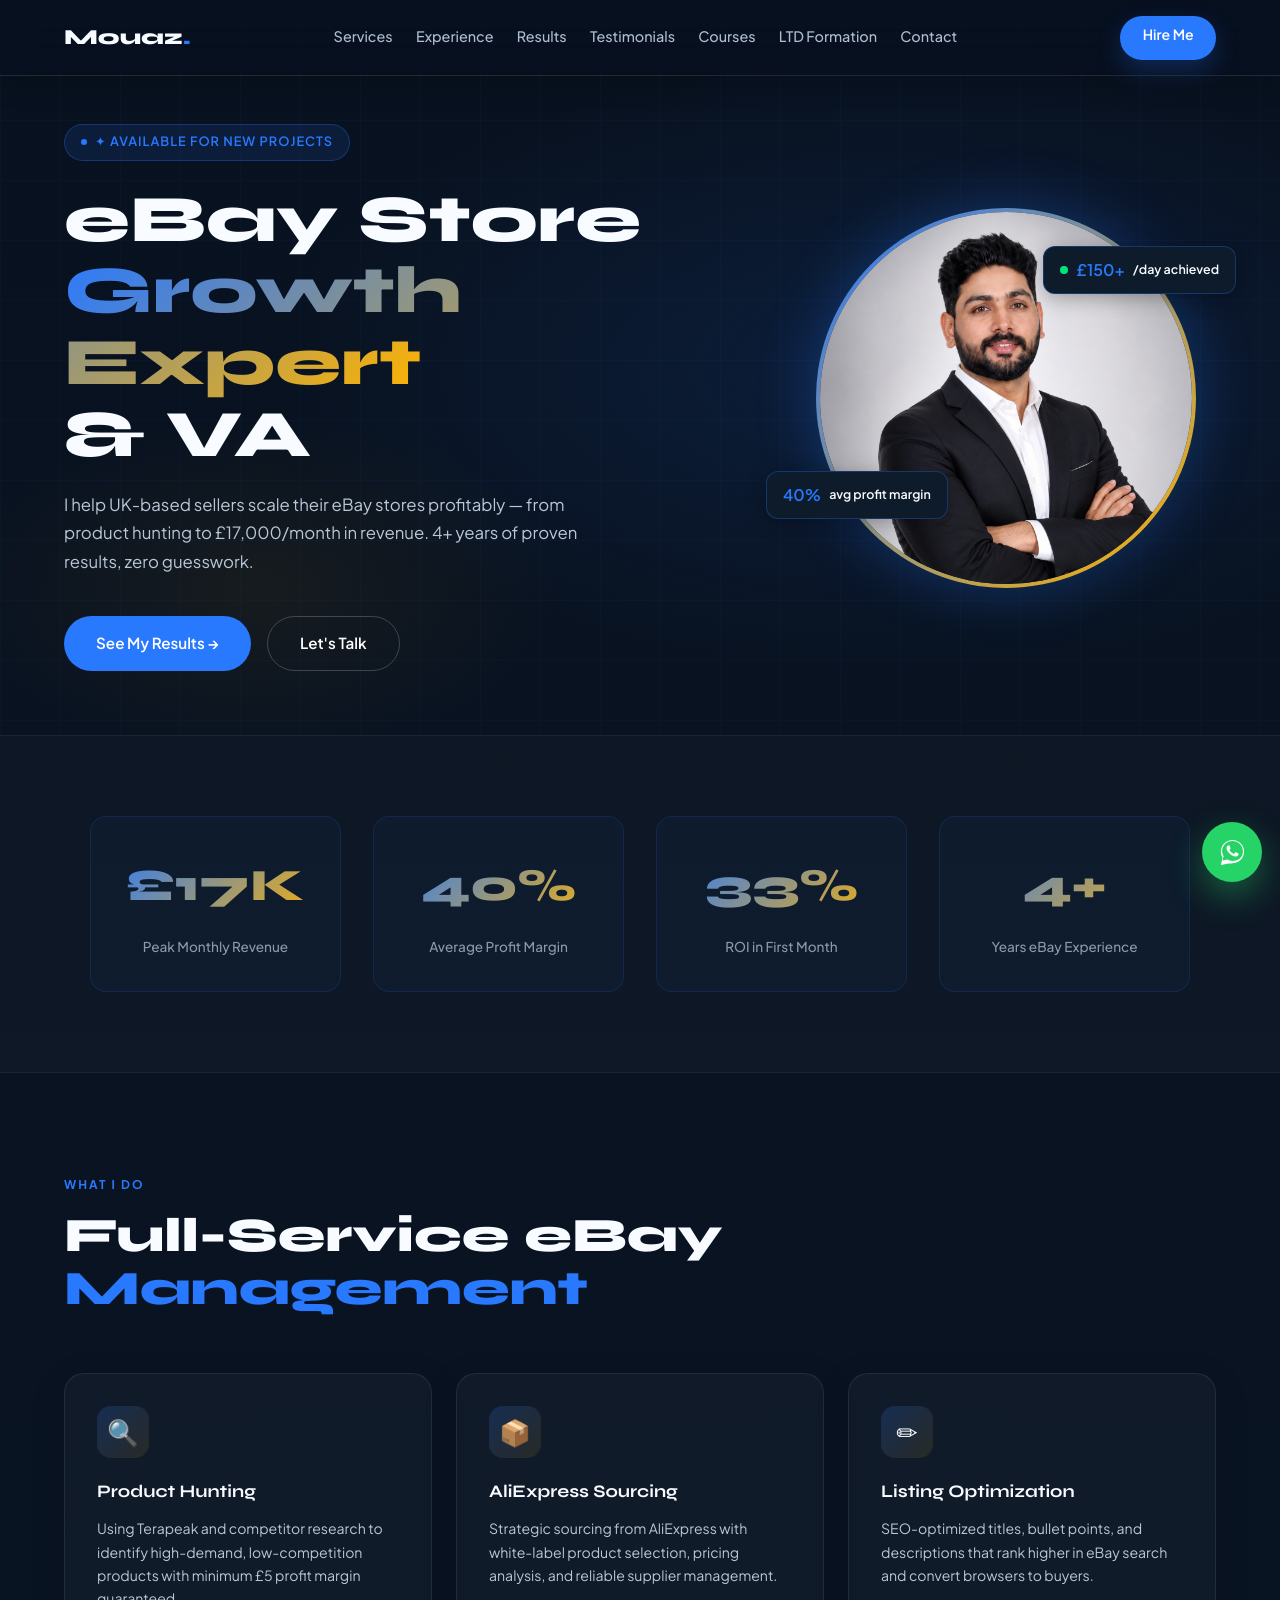
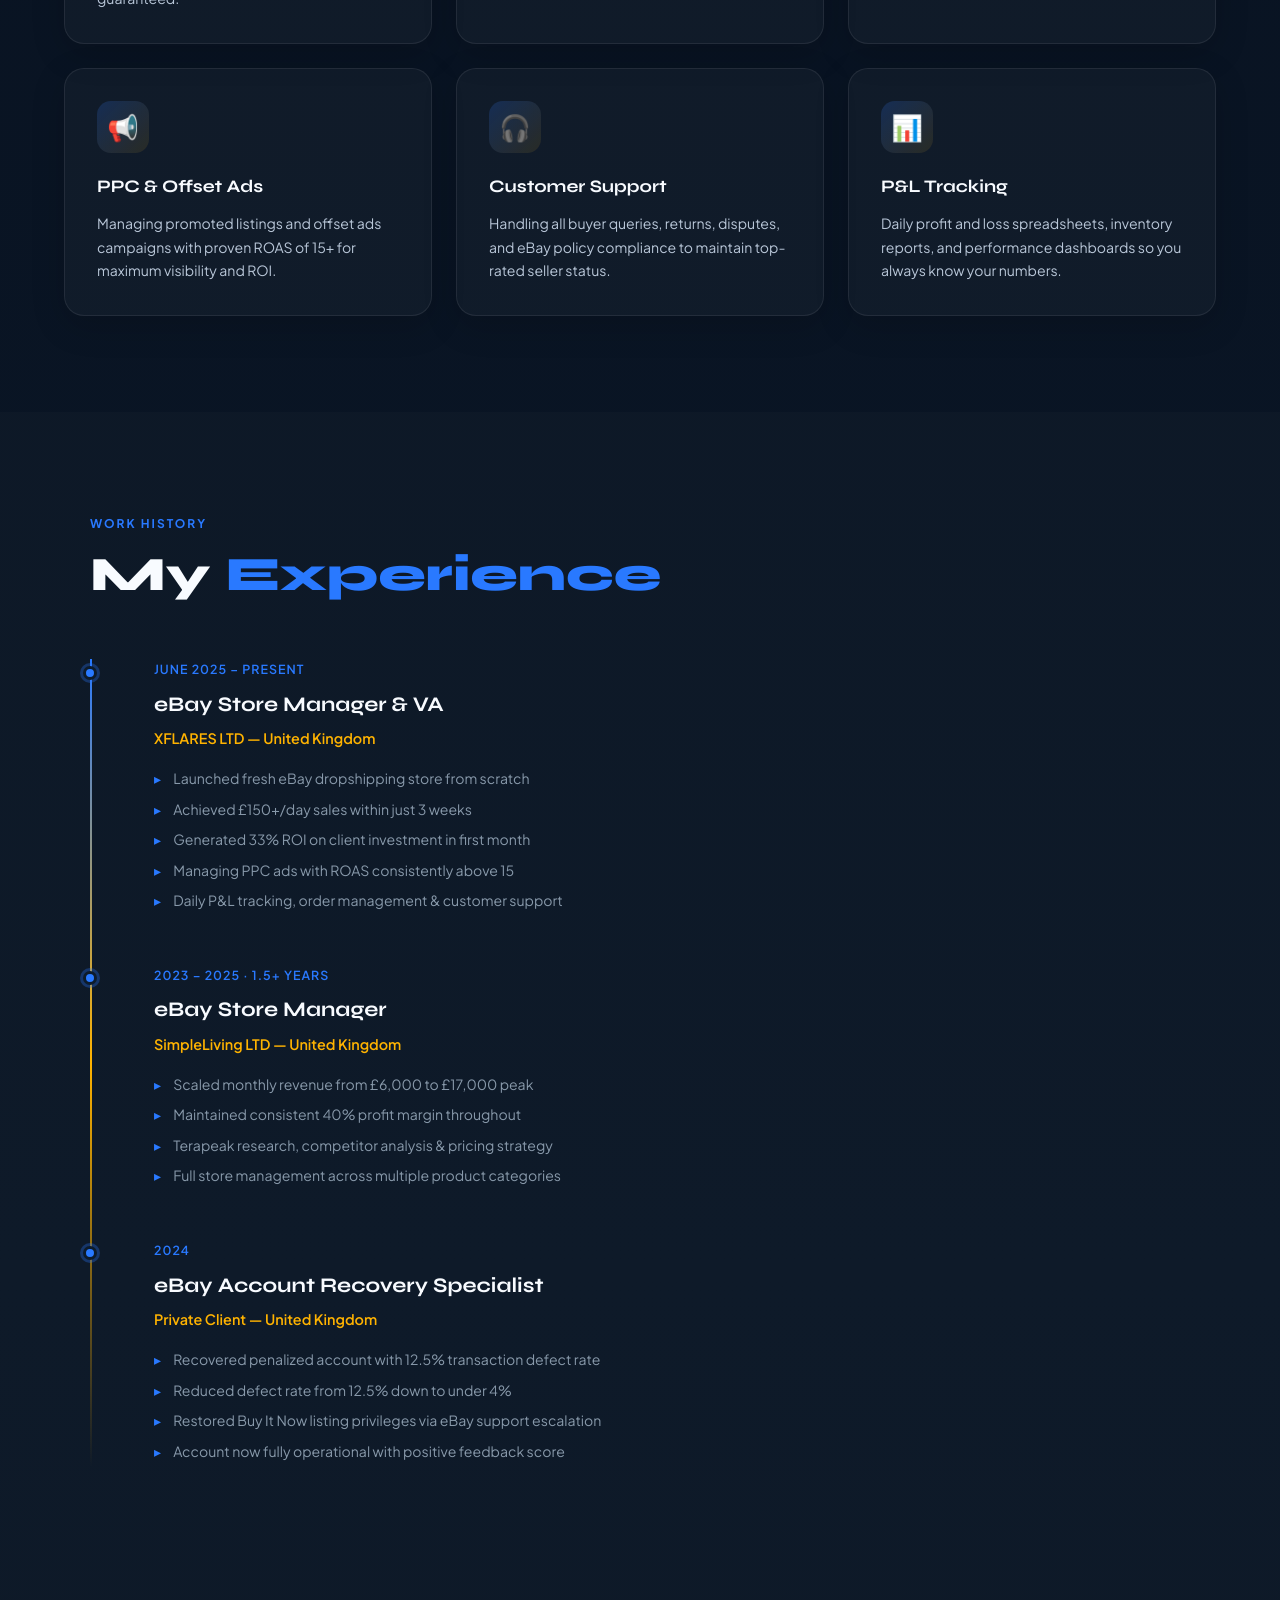
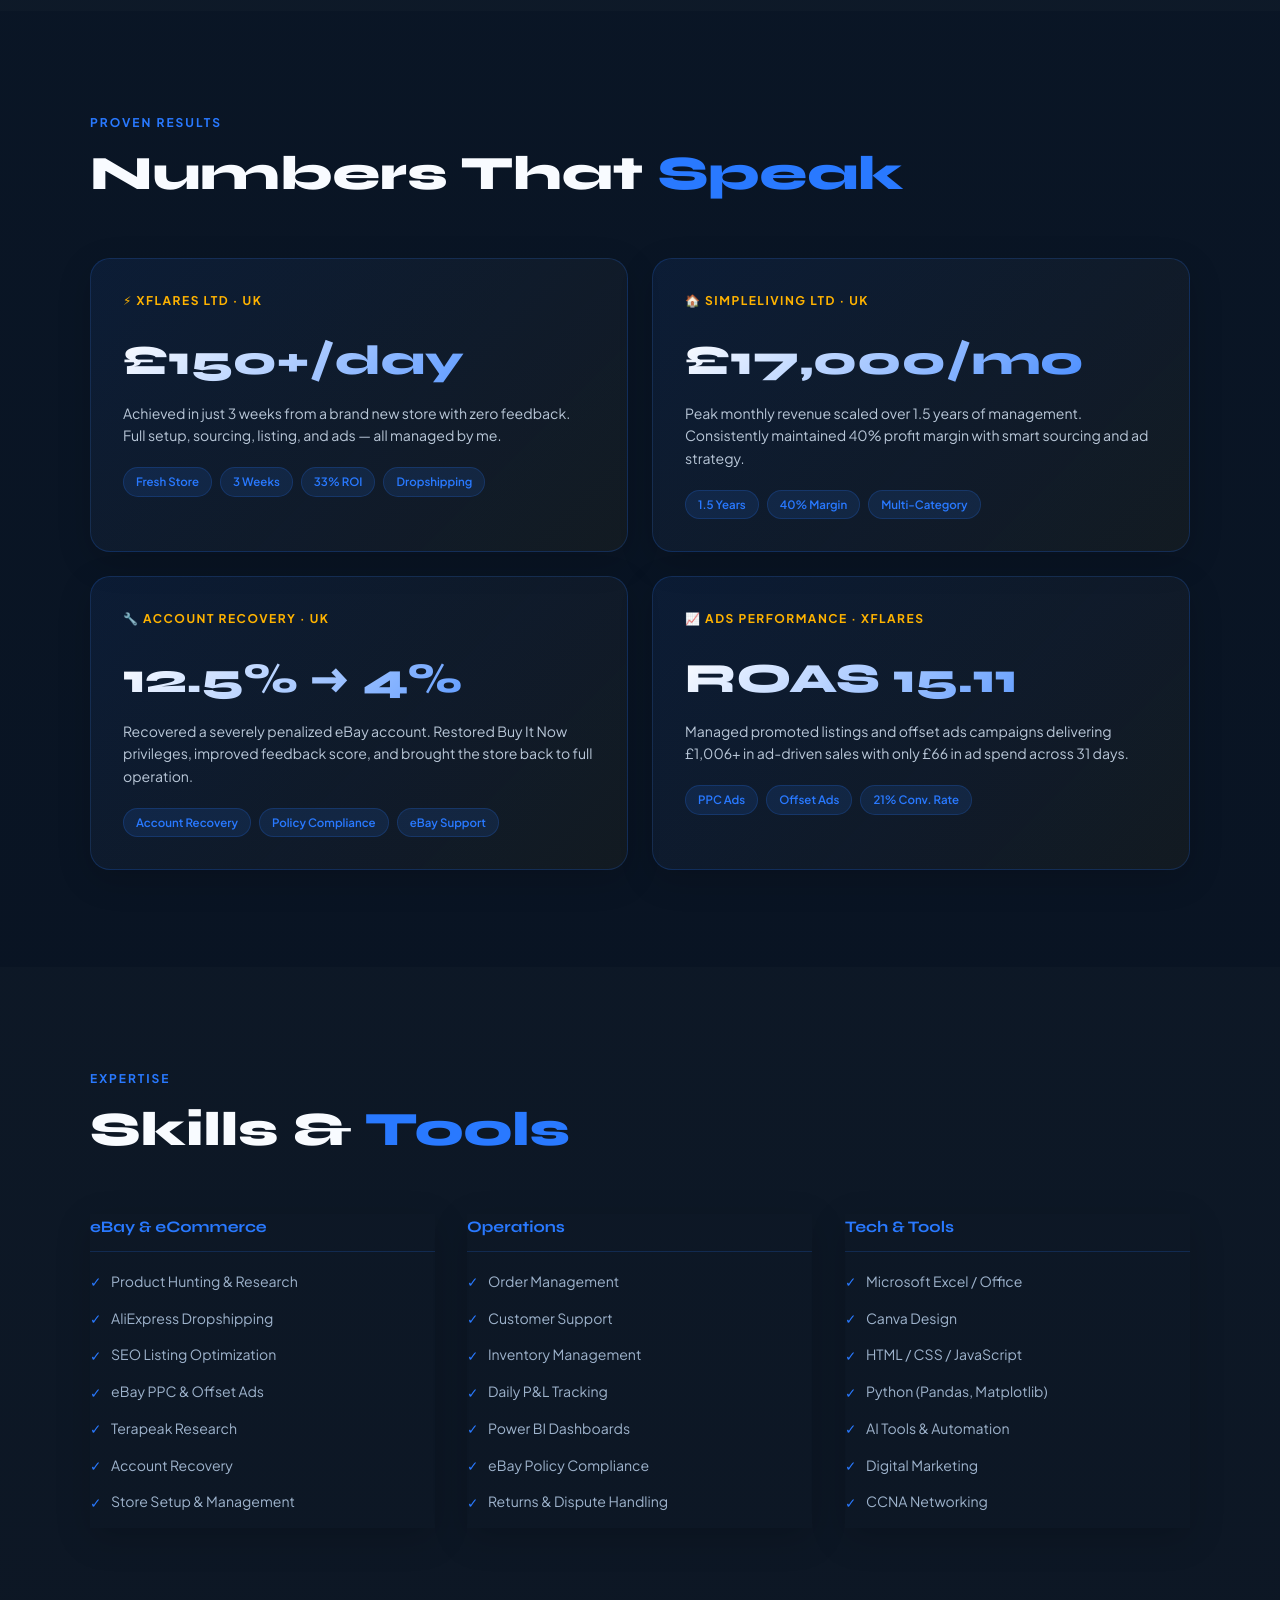
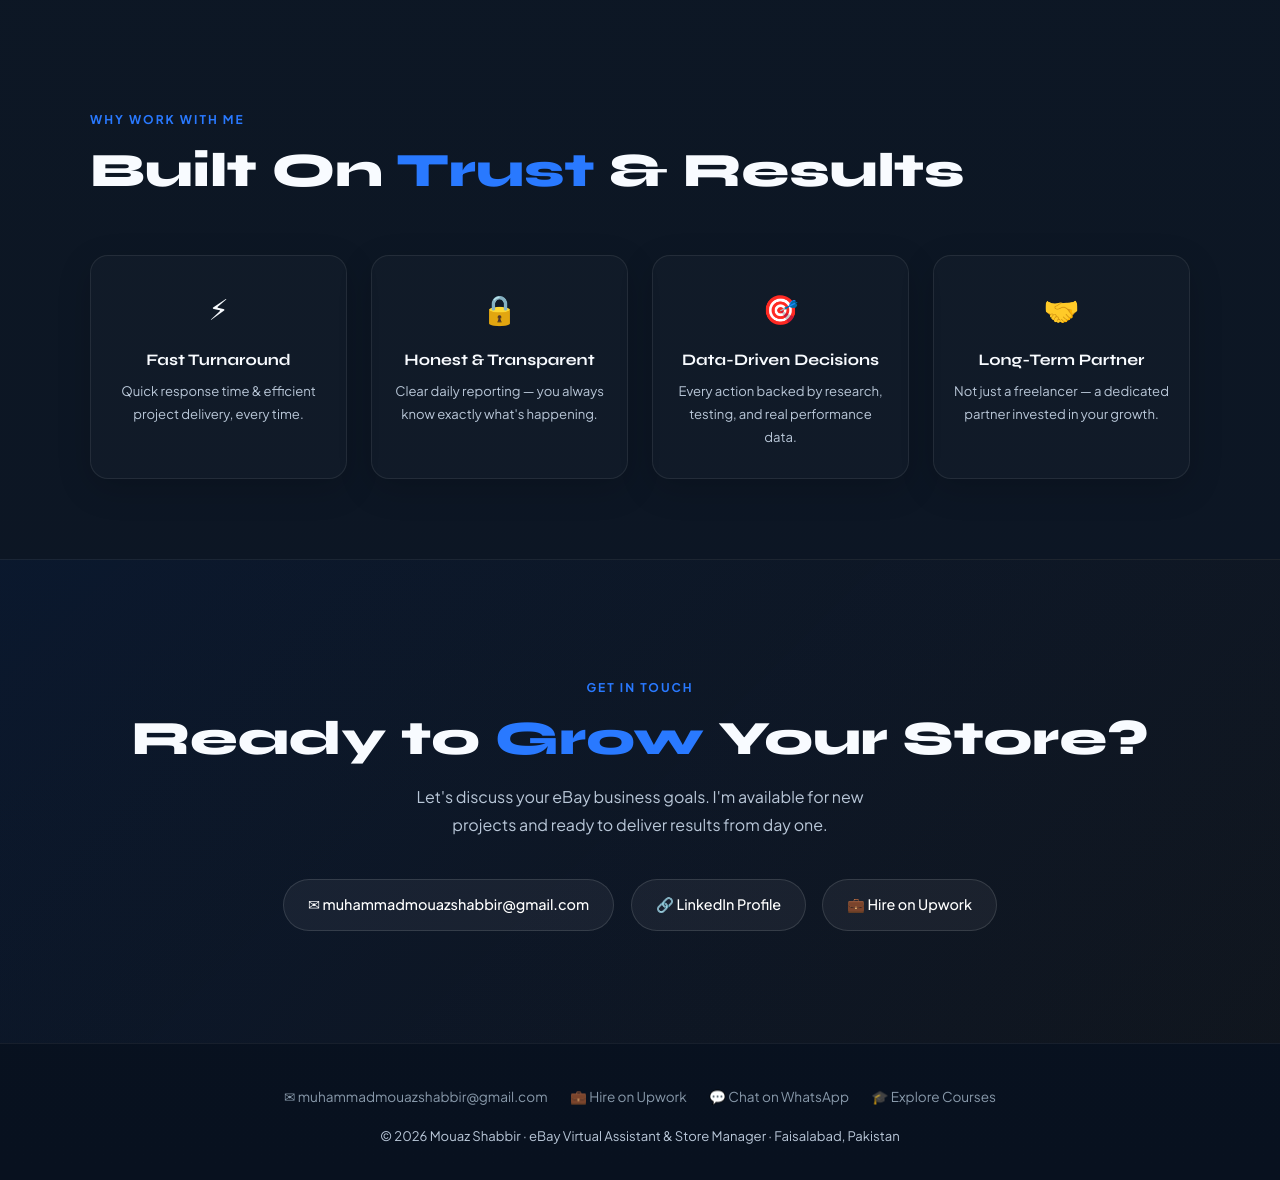
==== commit 5ea467e6: "Add files via upload" ====
--- a/index.html
+++ b/index.html
@@ -748,7 +748,7 @@
 <link href="https://fonts.googleapis.com/css2?family=Manrope:wght@400;500;600;700;800&family=Outfit:wght@500;600;700;800&display=swap" rel="stylesheet">
 <link rel="stylesheet" href="assets/css/site-polish.css">
 </head>
-<body>
+<body class="preloading">
 
 <!-- PRELOADER -->
 <div id="preloader" aria-label="Loading Mouaz Shabbir website">
@@ -764,6 +764,7 @@
     <li><a href="#services">Services</a></li>
     <li><a href="#experience">Experience</a></li>
     <li><a href="#results">Results</a></li>
+    <li><a href="testimonials.html">Testimonials</a></li>
     <li><a href="courses.html">Courses</a></li>
     <li><a href="ltd-formation.html">LTD Formation</a></li>
     <li><a href="#contact">Contact</a></li>
--- a/assets/css/site-polish.css
+++ b/assets/css/site-polish.css
@@ -0,0 +1,626 @@
+/* Mouaz Shabbir site polish: shared responsive layer */
+:root {
+  --nav-h: 76px;
+  --font-body: 'Manrope', 'Plus Jakarta Sans', 'Inter', system-ui, -apple-system, BlinkMacSystemFont, 'Segoe UI', sans-serif;
+  --font-display: 'Outfit', 'Syne', 'Manrope', system-ui, sans-serif;
+  --ink: #f8fbff;
+  --muted-strong: #b9c7d8;
+  --panel: rgba(9, 20, 35, 0.84);
+  --panel-border: rgba(255, 255, 255, 0.12);
+  --shadow-soft: 0 18px 60px rgba(0, 0, 0, 0.34);
+  --accent-green: #25d366;
+}
+
+html {
+  scroll-padding-top: calc(var(--nav-h) + 18px);
+  background: #08111f;
+}
+
+body {
+  font-family: var(--font-body) !important;
+  background:
+    linear-gradient(180deg, rgba(8, 17, 31, 0.98) 0%, rgba(10, 22, 38, 1) 48%, rgba(8, 17, 31, 1) 100%) !important;
+  color: var(--ink);
+  text-rendering: geometricPrecision;
+}
+
+/* Keep fixed UI anchored to the viewport. */
+body,
+body.page-loaded,
+body.page-leaving {
+  transform: none !important;
+}
+
+body.page-loaded {
+  opacity: 1 !important;
+}
+
+body.page-leaving {
+  opacity: 0 !important;
+}
+
+body.menu-open {
+  overflow: hidden;
+  touch-action: none;
+}
+
+body.page-loaded .hero-text,
+body.page-loaded .photo-card,
+body.page-loaded .courses-hero-inner,
+body.page-loaded .detail-hero-grid > *,
+body.page-loaded .ltd-hero-content,
+body.page-loaded .hero-content {
+  animation: siteRise 700ms cubic-bezier(.22, 1, .36, 1) both;
+}
+
+body.page-loaded .photo-card,
+body.page-loaded .detail-hero-grid > *:nth-child(2) {
+  animation-delay: 120ms;
+}
+
+@keyframes siteRise {
+  from { opacity: 0; transform: translateY(18px); }
+  to { opacity: 1; transform: translateY(0); }
+}
+
+.logo,
+.hero h1,
+.section-title,
+.courses-hero h1,
+.detail-hero h1,
+.course-card h3,
+.price-card h3,
+.price-tier,
+.result-metric,
+.stat-num,
+.timeline-title,
+.service-card h3,
+.trust-card h4,
+.roadmap-content h3,
+.detail-cta h3,
+.courses-cta-banner h3,
+.note-card h4 {
+  font-family: var(--font-display) !important;
+  letter-spacing: 0 !important;
+}
+
+.hero h1 { font-size: 4.15rem !important; }
+.section-title { font-size: 3rem !important; }
+.courses-hero h1 { font-size: 3.35rem !important; }
+.detail-hero h1 { font-size: 2.75rem !important; }
+
+p,
+li,
+a,
+button,
+input,
+textarea,
+.stat-label,
+.course-duration,
+.detail-meta-pill,
+.price-card-note,
+.price-note {
+  letter-spacing: 0 !important;
+}
+
+p,
+.hero-desc,
+.courses-hero p,
+.detail-lead,
+.service-card p,
+.result-desc,
+.trust-card p,
+.course-card p,
+.note-card p {
+  color: var(--muted-strong) !important;
+}
+
+img {
+  max-width: 100%;
+}
+
+nav {
+  min-height: var(--nav-h);
+  z-index: 1100 !important;
+  padding: 0.9rem max(18px, 5%) !important;
+  background: rgba(8, 17, 31, 0.76) !important;
+  border-bottom: 1px solid rgba(255, 255, 255, 0.10) !important;
+  box-shadow: 0 8px 28px rgba(0, 0, 0, 0.16);
+  backdrop-filter: blur(18px) saturate(140%) !important;
+  -webkit-backdrop-filter: blur(18px) saturate(140%) !important;
+  transition: background 220ms ease, box-shadow 220ms ease, border-color 220ms ease, transform 220ms ease;
+}
+
+nav.scrolled {
+  background: rgba(8, 17, 31, 0.94) !important;
+  border-bottom-color: rgba(41, 121, 255, 0.28) !important;
+  box-shadow: 0 12px 40px rgba(0, 0, 0, 0.28);
+}
+
+.logo {
+  font-weight: 800 !important;
+  font-size: 1.34rem !important;
+  white-space: nowrap;
+}
+
+.nav-cta-mobile { display: none !important; }
+
+.nav-links {
+  align-items: center;
+  gap: 1.25rem !important;
+}
+
+.nav-links a {
+  position: relative;
+  display: inline-flex;
+  align-items: center;
+  min-height: 38px;
+  padding: 0.35rem 0.1rem;
+  color: #aebdd0 !important;
+  line-height: 1.2;
+}
+
+.nav-links a::after {
+  content: '';
+  position: absolute;
+  left: 0;
+  right: 0;
+  bottom: 3px;
+  height: 2px;
+  border-radius: 999px;
+  background: linear-gradient(90deg, var(--electric), var(--gold));
+  transform: scaleX(0);
+  transform-origin: left;
+  transition: transform 220ms ease;
+}
+
+.nav-links a:hover,
+.nav-links a.active-link {
+  color: #ffffff !important;
+}
+
+.nav-links a:hover::after,
+.nav-links a.active-link::after {
+  transform: scaleX(1);
+}
+
+.nav-cta,
+.btn-primary,
+.btn-secondary,
+.contact-link,
+.btn-view-roadmap,
+.btn-wa-full,
+.price-cta,
+.cart-bar-send,
+.btn-notify {
+  border-radius: 999px !important;
+  min-height: 44px;
+}
+
+.nav-cta {
+  box-shadow: 0 10px 24px rgba(41, 121, 255, 0.24);
+}
+
+.nav-toggle {
+  width: 44px !important;
+  height: 44px !important;
+  align-items: center !important;
+  justify-content: center !important;
+  border-radius: 999px !important;
+  border: 1px solid rgba(255, 255, 255, 0.14) !important;
+  background: rgba(255, 255, 255, 0.06) !important;
+  z-index: 1110 !important;
+}
+
+.nav-toggle span {
+  width: 20px !important;
+}
+
+.nav-overlay {
+  display: block !important;
+  position: fixed !important;
+  inset: 0 !important;
+  z-index: 1060 !important;
+  opacity: 0;
+  visibility: hidden;
+  pointer-events: none;
+  background: rgba(3, 8, 14, 0.44) !important;
+  backdrop-filter: blur(14px) saturate(125%) !important;
+  -webkit-backdrop-filter: blur(14px) saturate(125%) !important;
+  transition: opacity 260ms ease, visibility 260ms ease;
+}
+
+.nav-overlay.active {
+  opacity: 1;
+  visibility: visible;
+  pointer-events: auto;
+}
+
+.hero {
+  min-height: auto !important;
+  padding-top: calc(var(--nav-h) + 3rem) !important;
+}
+
+.hero-inner,
+.section,
+.exp-inner,
+.results-inner,
+.skills-inner,
+.trust-inner,
+.notes-inner,
+.detail-hero-grid {
+  width: min(100%, 1180px) !important;
+}
+
+.photo-ring {
+  width: 380px !important;
+  height: 380px !important;
+  max-width: min(78vw, 380px) !important;
+  max-height: min(78vw, 380px) !important;
+}
+
+.photo-inner {
+  position: relative;
+}
+
+.photo-inner img,
+.preloader-photo img {
+  display: block;
+}
+
+.photo-inner.is-missing::after {
+  content: 'MS';
+  position: absolute;
+  inset: 0;
+  display: grid;
+  place-items: center;
+  font-family: var(--font-display);
+  font-size: 4rem;
+  font-weight: 800;
+  color: white;
+  background: linear-gradient(135deg, rgba(41, 121, 255, 0.35), rgba(255, 179, 0, 0.28));
+}
+
+.stat-card,
+.service-card,
+.result-card,
+.trust-card,
+.course-card,
+.price-card,
+.roadmap-stage,
+.practical-card,
+.note-card,
+.skill-group,
+.contact-link {
+  will-change: transform, opacity;
+}
+
+.service-card,
+.result-card,
+.trust-card,
+.course-card,
+.price-card,
+.practical-card,
+.note-card,
+.skill-group {
+  box-shadow: 0 10px 34px rgba(0, 0, 0, 0.16);
+}
+
+.service-card:hover,
+.result-card:hover,
+.trust-card:hover,
+.course-card:hover,
+.price-card:hover,
+.practical-card:hover,
+.note-card:hover {
+  box-shadow: var(--shadow-soft);
+}
+
+.price-card,
+.roadmap-stage,
+.practical-card,
+.note-card,
+.skill-group,
+.contact-link {
+  opacity: 0;
+  transform: translateY(22px);
+  transition: opacity 560ms ease, transform 560ms cubic-bezier(.22, 1, .36, 1), border-color 220ms ease, background 220ms ease, box-shadow 220ms ease;
+}
+
+.price-card.visible,
+.roadmap-stage.visible,
+.practical-card.visible,
+.note-card.visible,
+.skill-group.visible,
+.contact-link.visible {
+  opacity: 1;
+  transform: translateY(0);
+}
+
+.contact-link {
+  max-width: 100%;
+  overflow-wrap: anywhere;
+}
+
+#preloader {
+  z-index: 9999 !important;
+  background:
+    linear-gradient(180deg, #07111f 0%, #0b1829 100%) !important;
+  gap: 1.1rem !important;
+}
+
+#preloader.hide {
+  opacity: 0 !important;
+  visibility: hidden !important;
+  pointer-events: none !important;
+}
+
+.preloader-photo {
+  width: 106px !important;
+  height: 106px !important;
+  position: relative !important;
+  overflow: visible !important;
+  border: 0 !important;
+  background: transparent !important;
+  animation: preloaderPop 900ms cubic-bezier(.22, 1, .36, 1) both !important;
+}
+
+.preloader-photo::before,
+.preloader-photo::after {
+  content: '';
+  position: absolute;
+  inset: -7px;
+  border-radius: 50%;
+}
+
+.preloader-photo::before {
+  border: 2px solid rgba(255, 255, 255, 0.12);
+  border-top-color: var(--electric);
+  border-right-color: var(--gold);
+  animation: preloaderSpin 1s linear infinite;
+}
+
+.preloader-photo::after {
+  inset: -14px;
+  border: 1px solid rgba(41, 121, 255, 0.20);
+}
+
+.preloader-photo img {
+  width: 100% !important;
+  height: 100% !important;
+  border-radius: 50%;
+  object-fit: cover;
+  object-position: top;
+  box-shadow: 0 14px 38px rgba(0, 0, 0, 0.36);
+}
+
+.preloader-text {
+  font-family: var(--font-display) !important;
+  color: #dce7f5 !important;
+  letter-spacing: 0 !important;
+}
+
+.preloader-bar {
+  width: 186px !important;
+  height: 4px !important;
+}
+
+@keyframes preloaderSpin { to { transform: rotate(360deg); } }
+@keyframes preloaderPop { from { opacity: 0; transform: scale(.88); } to { opacity: 1; transform: scale(1); } }
+
+.whatsapp-float {
+  position: fixed !important;
+  right: max(18px, env(safe-area-inset-right)) !important;
+  bottom: max(18px, env(safe-area-inset-bottom)) !important;
+  z-index: 1200 !important;
+  width: 60px !important;
+  height: 60px !important;
+  background: var(--accent-green) !important;
+  box-shadow: 0 14px 34px rgba(37, 211, 102, 0.38) !important;
+  transition: transform 180ms ease, box-shadow 180ms ease !important;
+}
+
+.whatsapp-float:hover {
+  transform: translateY(-3px) scale(1.04) !important;
+  box-shadow: 0 18px 42px rgba(37, 211, 102, 0.48) !important;
+}
+
+.whatsapp-float svg {
+  width: 31px !important;
+  height: 31px !important;
+}
+
+.cart-bar {
+  z-index: 1180 !important;
+  bottom: 92px !important;
+}
+
+.course-actions-3,
+.course-actions {
+  align-items: center;
+}
+
+.btn-icon-only {
+  overflow: hidden;
+  font-family: var(--font-display) !important;
+  font-weight: 800 !important;
+  line-height: 1 !important;
+  font-size: 1rem !important;
+}
+
+.btn-icon-only.selected {
+  font-size: 1.05rem !important;
+}
+
+@media (max-width: 980px) {
+  .hero h1 { font-size: 3.1rem !important; }
+  .section-title { font-size: 2.45rem !important; }
+  .courses-hero h1 { font-size: 2.65rem !important; }
+  .detail-hero h1 { font-size: 2.25rem !important; }
+  .hero-inner { gap: 2.5rem !important; }
+}
+
+@media (max-width: 860px) {
+  :root { --nav-h: 70px; }
+
+  nav {
+    padding: 0.78rem 1rem !important;
+  }
+
+  .nav-toggle { display: flex !important; }
+
+  .nav-links {
+    position: fixed !important;
+    top: calc(var(--nav-h) + 10px) !important;
+    right: 12px !important;
+    width: min(90vw, 380px) !important;
+    height: auto !important;
+    max-height: calc(100dvh - var(--nav-h) - 28px) !important;
+    overflow-y: auto;
+    z-index: 1108 !important;
+    padding: 0.85rem !important;
+    gap: 0.45rem !important;
+    display: flex !important;
+    flex-direction: column !important;
+    align-items: stretch !important;
+    justify-content: flex-start !important;
+    border: 1px solid rgba(255, 255, 255, 0.13) !important;
+    border-radius: 24px !important;
+    background: rgba(8, 17, 31, 0.86) !important;
+    box-shadow: 0 24px 70px rgba(0, 0, 0, 0.42) !important;
+    backdrop-filter: blur(24px) saturate(155%) !important;
+    -webkit-backdrop-filter: blur(24px) saturate(155%) !important;
+    transform: translateY(-10px) scale(0.98) !important;
+    opacity: 0;
+    visibility: hidden;
+    pointer-events: none;
+    transition: opacity 220ms ease, transform 260ms cubic-bezier(.22, 1, .36, 1), visibility 220ms ease !important;
+  }
+
+  .nav-links.active {
+    transform: translateY(0) scale(1) !important;
+    opacity: 1;
+    visibility: visible;
+    pointer-events: auto;
+  }
+
+  .nav-links li { width: 100%; }
+
+  .nav-links a {
+    width: 100%;
+    min-height: 46px;
+    padding: 0.82rem 0.95rem !important;
+    border-radius: 14px;
+    color: #edf5ff !important;
+    background: rgba(255, 255, 255, 0.04);
+    border: 1px solid rgba(255, 255, 255, 0.07);
+    font-size: 0.98rem !important;
+  }
+
+  .nav-links a::after { display: none; }
+
+  .nav-links a:hover,
+  .nav-links a.active-link {
+    background: rgba(41, 121, 255, 0.16);
+    border-color: rgba(41, 121, 255, 0.28);
+  }
+
+  .nav-links .nav-cta-mobile,
+  .nav-links a[href*='wa.me'] {
+    display: flex !important;
+    justify-content: center;
+    color: #ffffff !important;
+    background: #25d366 !important;
+    border-color: rgba(37, 211, 102, 0.45) !important;
+  }
+
+  .nav-cta { display: none !important; }
+
+  .hero {
+    padding: calc(var(--nav-h) + 1.8rem) 1.1rem 3rem !important;
+  }
+
+  .hero-inner,
+  .detail-hero-grid {
+    gap: 2rem !important;
+  }
+
+  .photo-card { order: -1; }
+  .photo-ring { width: 292px !important; height: 292px !important; }
+
+  .badge-1,
+  .badge-2 { display: none !important; }
+
+  .courses-hero,
+  .detail-hero {
+    padding-top: calc(var(--nav-h) + 2rem) !important;
+  }
+
+  .price-card { position: relative !important; top: auto !important; }
+}
+
+@media (max-width: 640px) {
+  .hero h1 { font-size: 2.42rem !important; }
+  .section-title { font-size: 2rem !important; }
+  .courses-hero h1 { font-size: 2.12rem !important; }
+  .detail-hero h1 { font-size: 1.88rem !important; }
+
+  .hero-desc,
+  .courses-hero p,
+  .detail-lead { font-size: 0.98rem !important; }
+
+  .hero-btns,
+  .contact-links,
+  .course-actions-3,
+  .course-actions {
+    width: 100%;
+  }
+
+  .hero-btns a,
+  .contact-link,
+  .btn-primary,
+  .btn-secondary {
+    justify-content: center;
+    text-align: center;
+  }
+
+  .contact-links { flex-direction: column; align-items: stretch; }
+  .contact-link { width: 100%; }
+
+  .stats-inner { gap: 0.9rem !important; }
+  .stat-card { padding: 1.35rem 0.7rem !important; }
+  .stat-num { font-size: 2.15rem !important; }
+
+  .courses-grid { padding: 0 1rem !important; }
+  .course-card { padding: 1.35rem !important; }
+
+  .cart-bar {
+    left: 12px !important;
+    right: 12px !important;
+    bottom: 86px !important;
+    transform: translateY(140%) !important;
+    max-width: none !important;
+  }
+
+  .cart-bar.show { transform: translateY(0) !important; }
+
+  .whatsapp-float {
+    width: 54px !important;
+    height: 54px !important;
+    right: 15px !important;
+    bottom: 15px !important;
+  }
+
+  .whatsapp-float svg { width: 28px !important; height: 28px !important; }
+
+  footer { padding-bottom: 5.5rem !important; }
+}
+
+@media (prefers-reduced-motion: reduce) {
+  *, *::before, *::after {
+    animation-duration: 1ms !important;
+    animation-iteration-count: 1 !important;
+    scroll-behavior: auto !important;
+    transition-duration: 1ms !important;
+  }
+}
